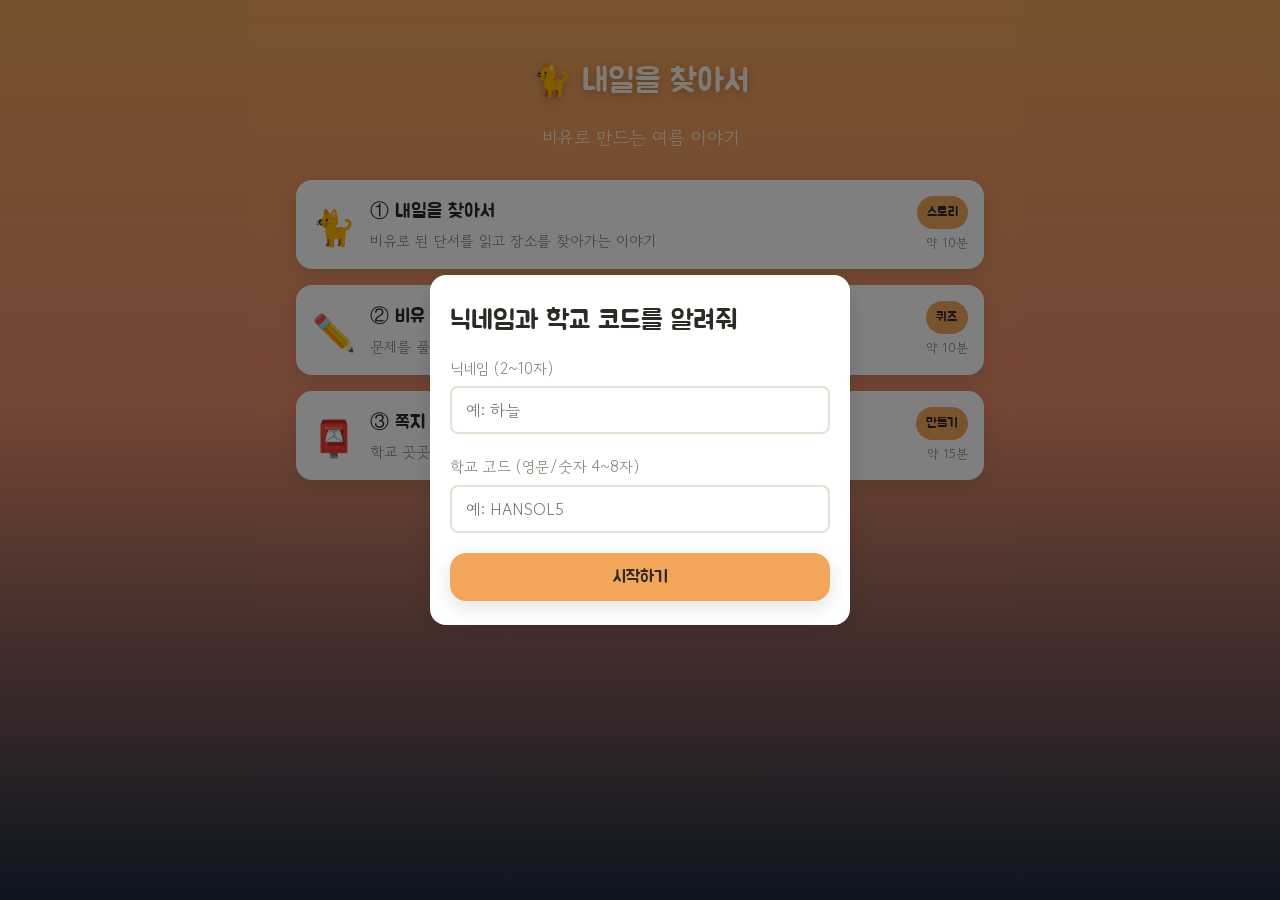
==== index.html @ c5f41cf4 "Initial commit: 비유 표현 교육용 웹앱 초등 5학년 국어 '비유하는 표현' 단원용 웹앱. 스토리 방탈출, 비유 표현 연습 퀴즈, 쪽지 숨기기 3개 기능과 Supabas" ====
<!doctype html>
<html lang="ko">
<head>
<meta charset="UTF-8" />
<meta name="viewport" content="width=device-width, initial-scale=1, viewport-fit=cover" />
<title>내일을 찾아서 — 비유로 만드는 여름 이야기</title>
<link rel="stylesheet" href="css/base.css" />
<style>
  body {
    background: linear-gradient(180deg, #F2A65A 0%, #E98C6B 45%, #1B2A41 100%);
    min-height: 100vh;
  }
  .hub-title {
    text-align: center;
    color: #fff6e9;
    padding-top: 24px;
  }
  .hub-title h1 { font-size: 2rem; text-shadow: 0 2px 10px rgba(0,0,0,.25); }
  .hub-title p { margin: 0; opacity: .9; }

  .hub-cards {
    display: flex;
    flex-direction: column;
    gap: 16px;
    margin: 28px 0;
  }
  .hub-card {
    display: flex;
    align-items: center;
    gap: 14px;
    text-decoration: none;
    color: var(--ink);
  }
  .hub-card .icon { font-size: 2.2rem; flex: none; }
  .hub-card .info { flex: 1; }
  .hub-card .info .name { font-family: var(--font-title); font-size: 1.2rem; }
  .hub-card .info .desc { font-size: .92rem; color: var(--cat); margin-top: 2px; }
  .hub-card .badge {
    flex: none;
    font-family: var(--font-title);
    font-size: .82rem;
    background: var(--sunset);
    color: var(--ink);
    padding: 6px 10px;
    border-radius: 999px;
  }
  .hub-card .time { flex: none; font-size: .8rem; color: var(--cat); margin-top: 4px; text-align: right; }

  .hub-footer {
    text-align: center;
    padding: 16px 0 32px;
  }
  .hub-footer a {
    color: #fff6e9;
    font-size: .9rem;
    text-decoration: underline;
    opacity: .85;
  }

  .hub-nick-header span { color: #fff6e9; }
  .hub-nick-header button { color: #fff6e9; }
</style>
</head>
<body>
  <div class="app">
    <div class="nick-header hub-nick-header" id="nick-header"></div>

    <div class="hub-title">
      <h1>🐈 내일을 찾아서</h1>
      <p>비유로 만드는 여름 이야기</p>
    </div>

    <div class="hub-cards">
      <a class="hub-card card" href="story.html">
        <div class="icon">🐈</div>
        <div class="info">
          <div class="name">① 내일을 찾아서</div>
          <div class="desc">비유로 된 단서를 읽고 장소를 찾아가는 이야기</div>
        </div>
        <div>
          <div class="badge">스토리</div>
          <div class="time">약 10분</div>
        </div>
      </a>

      <a class="hub-card card" href="practice.html">
        <div class="icon">✏️</div>
        <div class="info">
          <div class="name">② 비유 표현 연습하기</div>
          <div class="desc">문제를 풀고 점수와 랭킹에 도전해보자</div>
        </div>
        <div>
          <div class="badge">퀴즈</div>
          <div class="time">약 10분</div>
        </div>
      </a>

      <a class="hub-card card" href="hide.html">
        <div class="icon">📮</div>
        <div class="info">
          <div class="name">③ 쪽지 숨기기</div>
          <div class="desc">학교 곳곳에 비유 힌트로 쪽지를 숨기고, 친구가 숨긴 쪽지도 찾아보자</div>
        </div>
        <div>
          <div class="badge">만들기</div>
          <div class="time">약 15분</div>
        </div>
      </a>
    </div>

    <div class="hub-footer">
      <a href="names.html">우리 반이 지어준 이름들 →</a>
    </div>
  </div>

  <script type="module">
    import { ensureIdentity, mountNickHeader } from './js/common.js';

    (async () => {
      await ensureIdentity();
      mountNickHeader(document.getElementById('nick-header'));
    })();
  </script>
</body>
</html>
---- css/base.css ----
@import url('https://fonts.googleapis.com/css2?family=Gowun+Dodum&family=Jua&display=swap');

:root {
  --sunset:   #F2A65A;
  --dusk:     #1B2A41;
  --cream:    #FFF6E9;
  --ink:      #2E2A26;
  --cat:      #8D8478;
  --leaf:     #6FA287;
  --warn:     #D46A5F;
  --radius:   16px;
  --shadow:   0 6px 20px rgba(0,0,0,.12);

  --font-body: 'Gowun Dodum', sans-serif;
  --font-title: 'Jua', sans-serif;
}

* { box-sizing: border-box; }

html, body {
  margin: 0;
  padding: 0;
  width: 100%;
  min-height: 100%;
}

body {
  background: var(--cream);
  color: var(--ink);
  font-family: var(--font-body);
  font-size: 17px;
  line-height: 1.6;
  overflow-x: hidden;
}

h1, h2, h3, .title {
  font-family: var(--font-title);
  font-weight: normal;
  margin: 0 0 .5em;
}

img { max-width: 100%; display: block; }

button {
  font-family: var(--font-body);
  font-size: 1rem;
  cursor: pointer;
  border: none;
}

input, textarea {
  font-family: var(--font-body);
  font-size: 1rem;
}

a { color: inherit; }

.app {
  max-width: 720px;
  margin: 0 auto;
  min-height: 100vh;
  padding: 16px;
  position: relative;
}

/* ---------- 공통 컴포넌트 ---------- */

.btn {
  display: inline-flex;
  align-items: center;
  justify-content: center;
  min-height: 48px;
  min-width: 48px;
  padding: 12px 20px;
  border-radius: var(--radius);
  background: var(--sunset);
  color: var(--ink);
  font-family: var(--font-title);
  font-size: 1.05rem;
  box-shadow: var(--shadow);
  transition: transform .15s ease;
}
.btn:active { transform: scale(.97); }
.btn:disabled {
  opacity: .45;
  cursor: not-allowed;
}
.btn.btn-ghost {
  background: transparent;
  color: var(--ink);
  box-shadow: none;
  border: 2px solid var(--sunset);
}
.btn.btn-success { background: var(--leaf); color: #fff; }
.btn.btn-warn { background: var(--warn); color: #fff; }

.card {
  background: #fff;
  border-radius: var(--radius);
  box-shadow: var(--shadow);
  padding: 16px;
}

.field {
  display: flex;
  flex-direction: column;
  gap: 6px;
  margin-bottom: 14px;
}
.field label {
  font-size: .95rem;
  color: var(--cat);
}
.field input, .field textarea {
  min-height: 48px;
  padding: 10px 14px;
  border-radius: calc(var(--radius) / 2);
  border: 2px solid #E7DFD3;
  background: #fff;
  color: var(--ink);
}
.field input:focus, .field textarea:focus {
  outline: none;
  border-color: var(--sunset);
}
.field .hint { font-size: .85rem; color: var(--cat); }
.field .error { font-size: .85rem; color: var(--warn); }

/* ---------- 토스트 ---------- */

#toast-root {
  position: fixed;
  left: 50%;
  bottom: 24px;
  transform: translateX(-50%);
  display: flex;
  flex-direction: column;
  gap: 8px;
  z-index: 1000;
  width: min(92%, 480px);
  pointer-events: none;
}

.toast {
  background: var(--ink);
  color: #fff;
  padding: 12px 18px;
  border-radius: calc(var(--radius) / 2);
  box-shadow: var(--shadow);
  font-size: .95rem;
  text-align: center;
  opacity: 0;
  transform: translateY(8px);
  transition: opacity .25s ease, transform .25s ease;
}
.toast.show { opacity: 1; transform: translateY(0); }
.toast.toast-error { background: var(--warn); }
.toast.toast-success { background: var(--leaf); }

/* ---------- 닉네임 헤더 ---------- */

.nick-header {
  display: flex;
  align-items: center;
  justify-content: flex-end;
  gap: 8px;
  font-size: .95rem;
  color: var(--cat);
  padding: 8px 0;
}
.nick-header button {
  background: none;
  color: var(--sunset);
  text-decoration: underline;
  font-size: .9rem;
  min-height: auto;
  padding: 4px;
}

/* ---------- 모달(닉네임 입력 등) ---------- */

.modal-backdrop {
  position: fixed;
  inset: 0;
  background: rgba(0,0,0,.5);
  display: flex;
  align-items: center;
  justify-content: center;
  z-index: 900;
  padding: 16px;
}
.modal {
  background: #fff;
  border-radius: var(--radius);
  padding: 24px 20px;
  width: min(100%, 420px);
  box-shadow: var(--shadow);
}

/* ---------- 장소 플레이스홀더 배경 ---------- */

.place-bg {
  position: relative;
  border-radius: var(--radius);
  overflow: hidden;
  background-size: cover;
  background-position: center;
  display: flex;
  align-items: center;
  justify-content: center;
}
.place-bg .place-bg-fallback {
  position: absolute;
  inset: 0;
  display: flex;
  flex-direction: column;
  align-items: center;
  justify-content: center;
  gap: 8px;
  color: rgba(255,255,255,.92);
  font-family: var(--font-title);
  text-shadow: 0 2px 8px rgba(0,0,0,.25);
}
.place-bg .place-bg-fallback .emoji { font-size: 2.4rem; }

@media (prefers-reduced-motion: reduce) {
  * { animation-duration: .001ms !important; transition-duration: .001ms !important; }
}

@media (min-width: 768px) {
  body { font-size: 18px; }
}
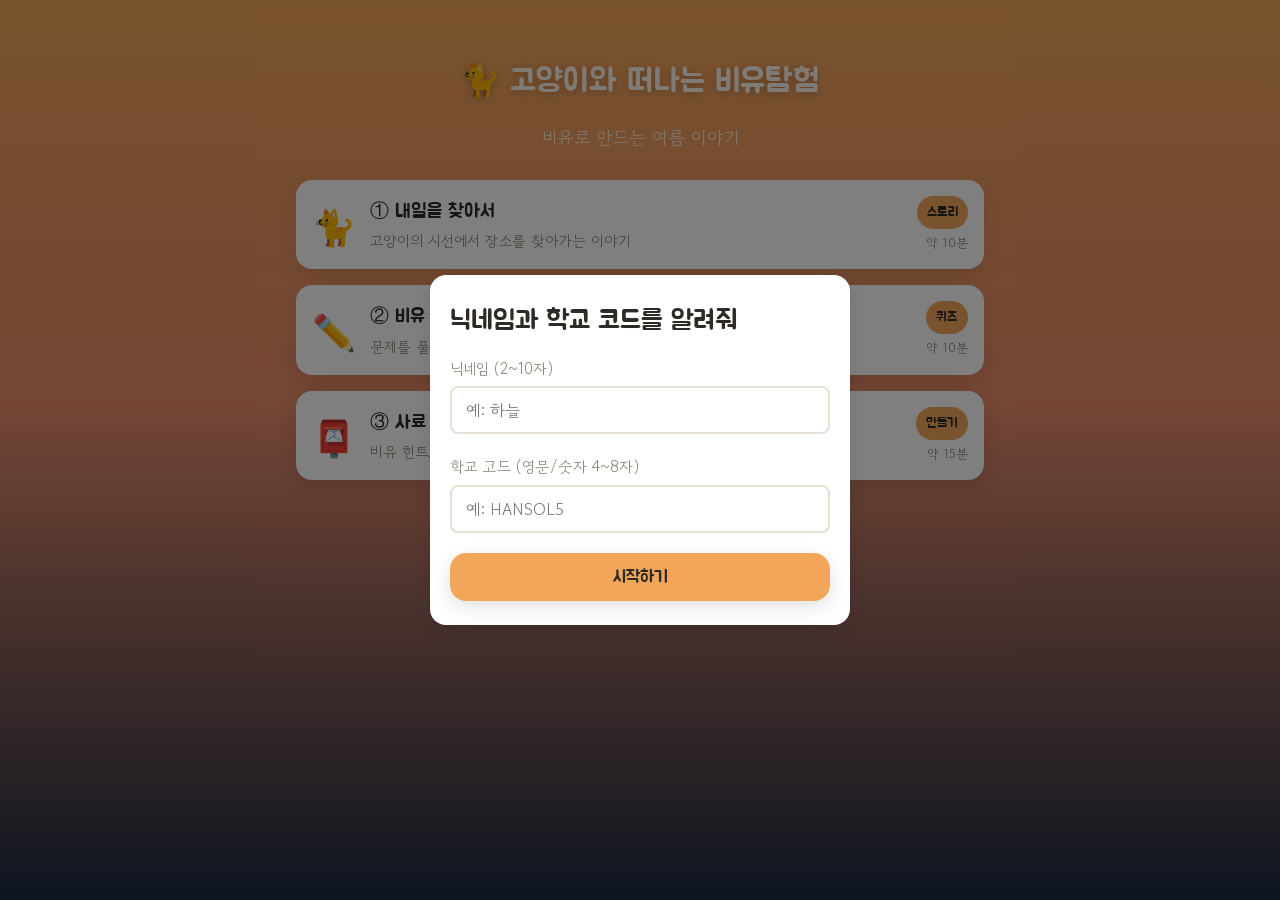
==== commit b36c205f: "메인 허브 대제목·메뉴 이름 변경 - 대제목: 내일을 찾아서 → 고양이와 떠나는 비유탐험 (부제는 유지) - ② 비유 표현 연습하기 → 비유 표현 도전하기 - ③ 쪽지 숨기기 → " ====
--- a/index.html
+++ b/index.html
@@ -3,7 +3,7 @@
 <head>
 <meta charset="UTF-8" />
 <meta name="viewport" content="width=device-width, initial-scale=1, viewport-fit=cover" />
-<title>내일을 찾아서 — 비유로 만드는 여름 이야기</title>
+<title>고양이와 떠나는 비유탐험 — 비유로 만드는 여름 이야기</title>
 <link rel="stylesheet" href="css/base.css" />
 <style>
   body {
@@ -66,7 +66,7 @@
     <div class="nick-header hub-nick-header" id="nick-header"></div>
 
     <div class="hub-title">
-      <h1>🐈 내일을 찾아서</h1>
+      <h1>🐈 고양이와 떠나는 비유탐험</h1>
       <p>비유로 만드는 여름 이야기</p>
     </div>
 
@@ -75,7 +75,7 @@
         <div class="icon">🐈</div>
         <div class="info">
           <div class="name">① 내일을 찾아서</div>
-          <div class="desc">비유로 된 단서를 읽고 장소를 찾아가는 이야기</div>
+          <div class="desc">고양이의 시선에서 장소를 찾아가는 이야기</div>
         </div>
         <div>
           <div class="badge">스토리</div>
@@ -86,8 +86,8 @@
       <a class="hub-card card" href="practice.html">
         <div class="icon">✏️</div>
         <div class="info">
-          <div class="name">② 비유 표현 연습하기</div>
-          <div class="desc">문제를 풀고 점수와 랭킹에 도전해보자</div>
+          <div class="name">② 비유 표현 도전하기</div>
+          <div class="desc">문제를 풀고 점수와 랭킹에 도전하는 퀴즈</div>
         </div>
         <div>
           <div class="badge">퀴즈</div>
@@ -98,8 +98,8 @@
       <a class="hub-card card" href="hide.html">
         <div class="icon">📮</div>
         <div class="info">
-          <div class="name">③ 쪽지 숨기기</div>
-          <div class="desc">학교 곳곳에 비유 힌트로 쪽지를 숨기고, 친구가 숨긴 쪽지도 찾아보자</div>
+          <div class="name">③ 사료 쪽지 대작전</div>
+          <div class="desc">비유 힌트로 사료 쪽지를 숨기고 친구의 쪽지를 찾아보는 활동</div>
         </div>
         <div>
           <div class="badge">만들기</div>
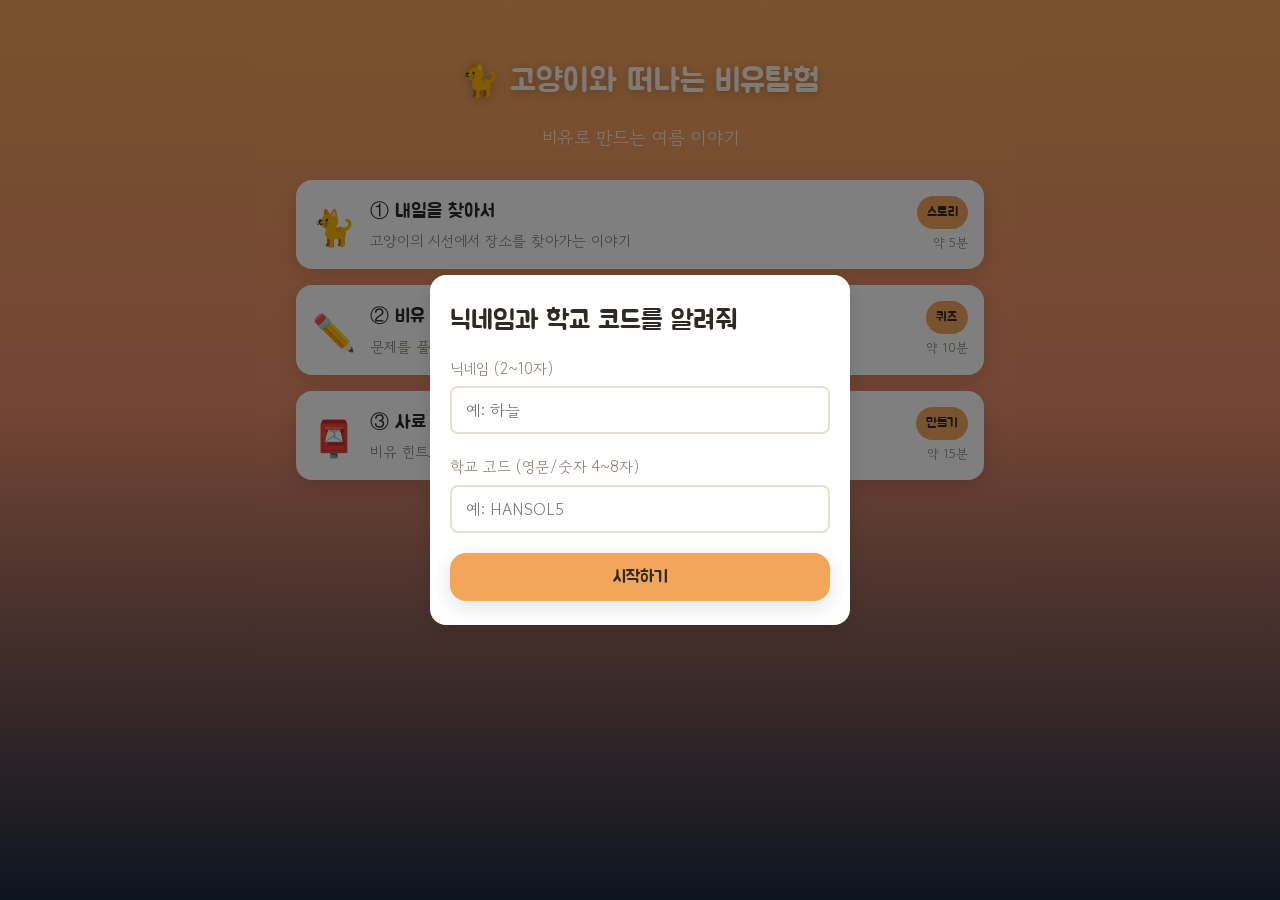
==== commit 22bef0b2: "내일을 찾아서 예상 소요시간을 10분 → 5분으로 수정" ====
--- a/index.html
+++ b/index.html
@@ -79,7 +79,7 @@
         </div>
         <div>
           <div class="badge">스토리</div>
-          <div class="time">약 10분</div>
+          <div class="time">약 5분</div>
         </div>
       </a>
 
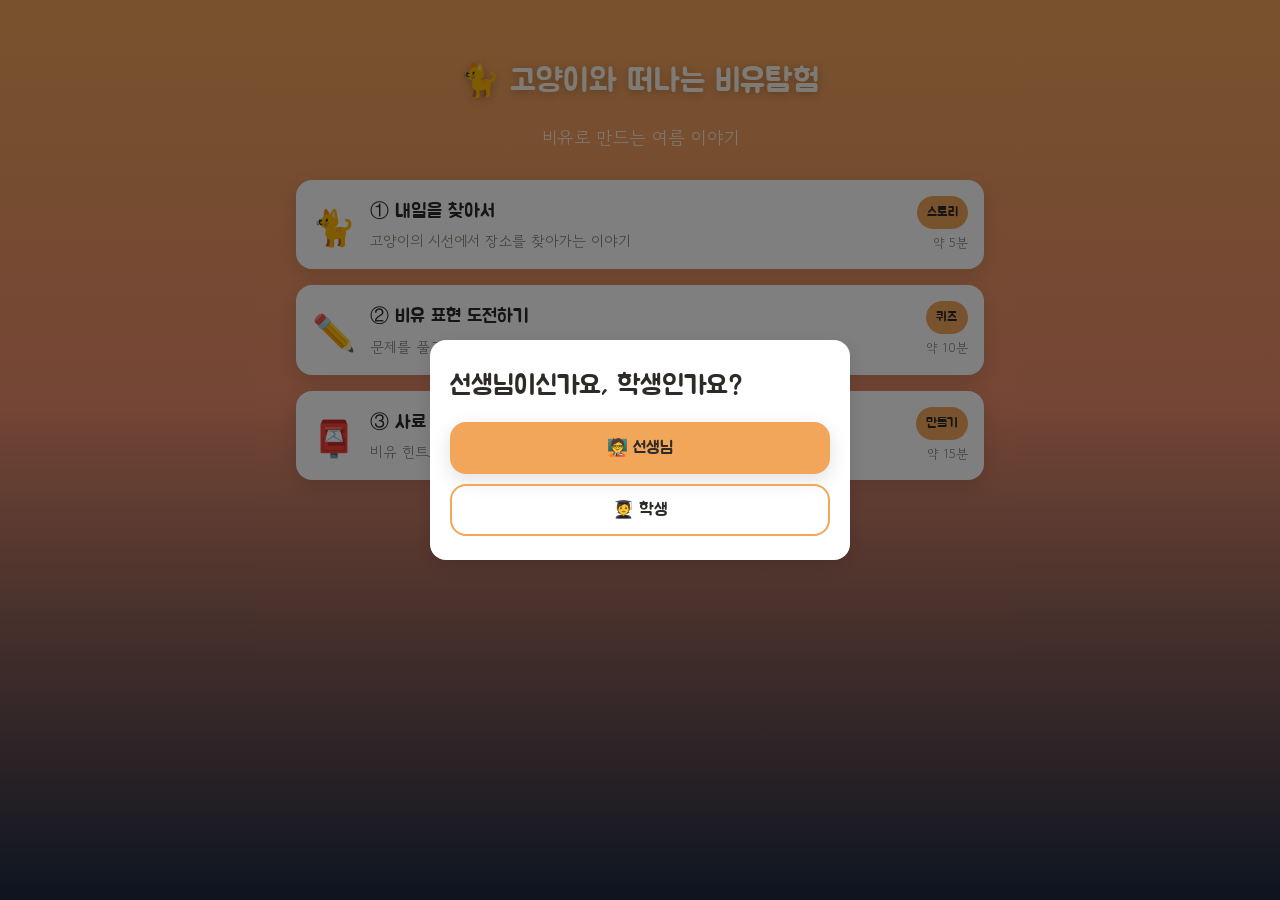
==== commit 91150f91: "접속 시 선생님/학생 선택 추가, 선생님은 학교 코드를 생성 - 닉네임/학교코드 모달에 역할 선택 단계 추가: 학생은 기존처럼 선생님이   알려준 코드를 입력하고, 선생님은 6자리" ====
--- a/index.html
+++ b/index.html
@@ -110,15 +110,20 @@
 
     <div class="hub-footer">
       <a href="names.html">우리 반이 지어준 이름들 →</a>
+      <div id="teacher-link-slot"></div>
     </div>
   </div>
 
   <script type="module">
-    import { ensureIdentity, mountNickHeader } from './js/common.js';
+    import { ensureIdentity, mountNickHeader, getRole } from './js/common.js';
 
     (async () => {
       await ensureIdentity();
       mountNickHeader(document.getElementById('nick-header'));
+      if (getRole() === 'teacher') {
+        document.getElementById('teacher-link-slot').innerHTML =
+          '<a href="teacher.html" style="display:block; margin-top:8px;">🧑‍🏫 교사 페이지로 가기 →</a>';
+      }
     })();
   </script>
 </body>
--- a/css/base.css
+++ b/css/base.css
@@ -189,6 +189,37 @@
   z-index: 900;
   padding: 16px;
 }
+.role-choice-row {
+  display: flex;
+  flex-direction: column;
+  gap: 10px;
+  margin-top: 14px;
+}
+.role-choice-btn { min-height: 52px; font-size: 1.05rem; }
+
+.teacher-code-display {
+  text-align: center;
+  font-family: var(--font-title);
+  font-size: 2rem;
+  letter-spacing: .12em;
+  background: #FBF3E5;
+  border-radius: calc(var(--radius) / 2);
+  padding: 14px 10px;
+}
+
+.modal-back-link {
+  display: block;
+  width: 100%;
+  text-align: center;
+  background: none;
+  border: none;
+  color: var(--cat);
+  font-size: .85rem;
+  margin-top: 12px;
+  cursor: pointer;
+  text-decoration: underline;
+}
+
 .modal {
   background: #fff;
   border-radius: var(--radius);
